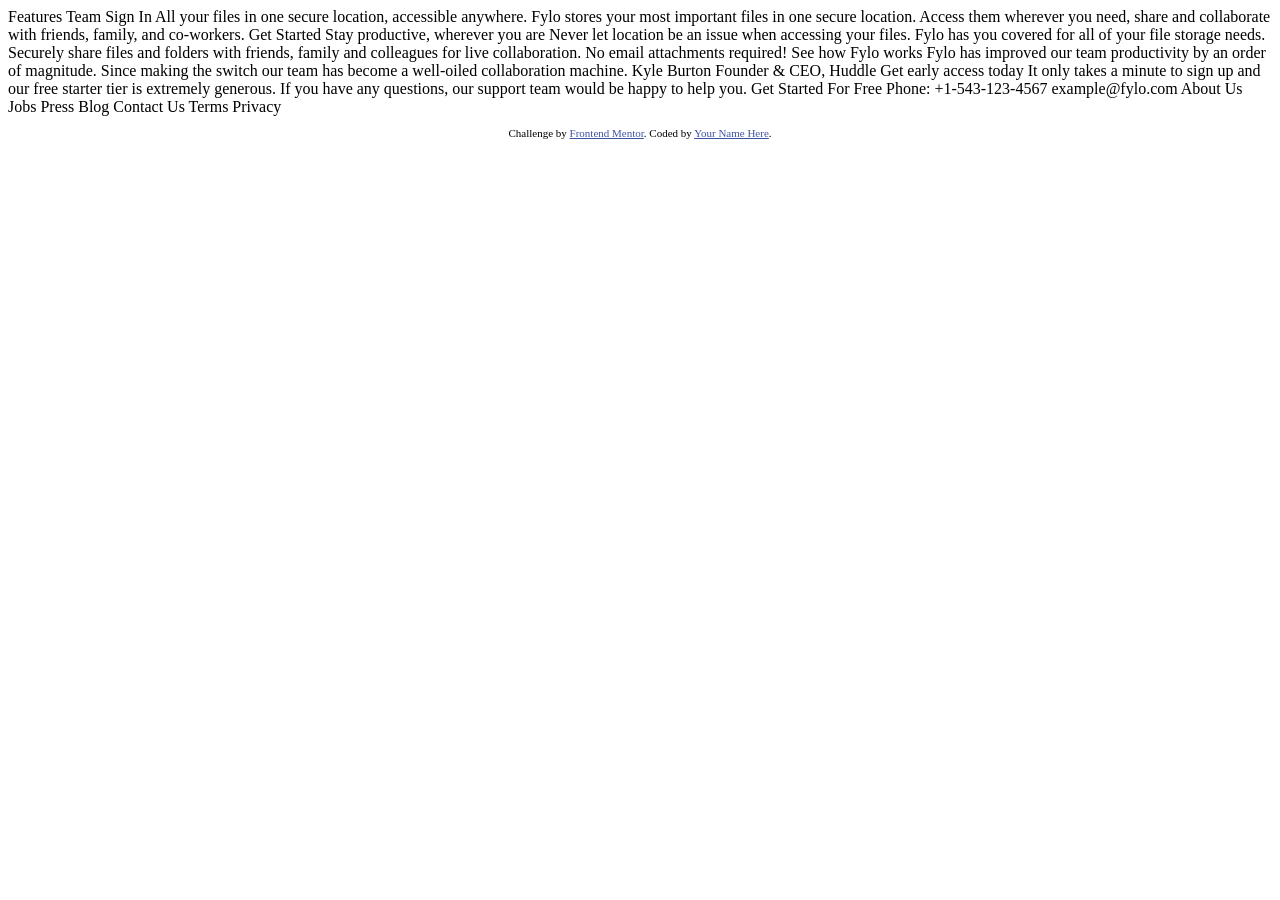
==== index.html @ 95e67983 "add all files" ====
<!DOCTYPE html>
<html lang="en">
<head>
  <meta charset="UTF-8">
  <meta name="viewport" content="width=device-width, initial-scale=1.0"> <!-- displays site properly based on user's device -->

  <link rel="icon" type="image/png" sizes="32x32" href="./images/favicon-32x32.png">
  
  <title>Frontend Mentor | Fylo landing page with two column layout</title>

  <!-- Feel free to remove these styles or customise in your own stylesheet 👍 -->
  <style>
    .attribution { font-size: 11px; text-align: center; }
    .attribution a { color: hsl(228, 45%, 44%); }
  </style>
</head>
<body>

  Features
  Team
  Sign In

  All your files in one secure location, accessible anywhere.

  Fylo stores your most important files in one secure location. 
  Access them wherever you need, share and collaborate with friends, 
  family, and co-workers.

  Get Started

  Stay productive, wherever you are

  Never let location be an issue when accessing your files. Fylo has you 
  covered for all of your file storage needs.

  Securely share files and folders with friends, family and colleagues for 
  live collaboration. No email attachments required!

  See how Fylo works

  Fylo has improved our team productivity by an order of magnitude. Since 
  making the switch our team has become a well-oiled collaboration machine.

  Kyle Burton
  Founder & CEO, Huddle

  Get early access today

  It only takes a minute to sign up and our free starter tier is extremely generous. 
  If you have any questions, our support team would be happy to help you.

  Get Started For Free

  Phone: +1-543-123-4567
  example@fylo.com

  About Us
  Jobs
  Press
  Blog

  Contact Us
  Terms
  Privacy

  <footer>
    <p class="attribution">
      Challenge by <a href="https://www.frontendmentor.io?ref=challenge" target="_blank">Frontend Mentor</a>. 
      Coded by <a href="#">Your Name Here</a>.
    </p>
  </footer>
</body>
</html>
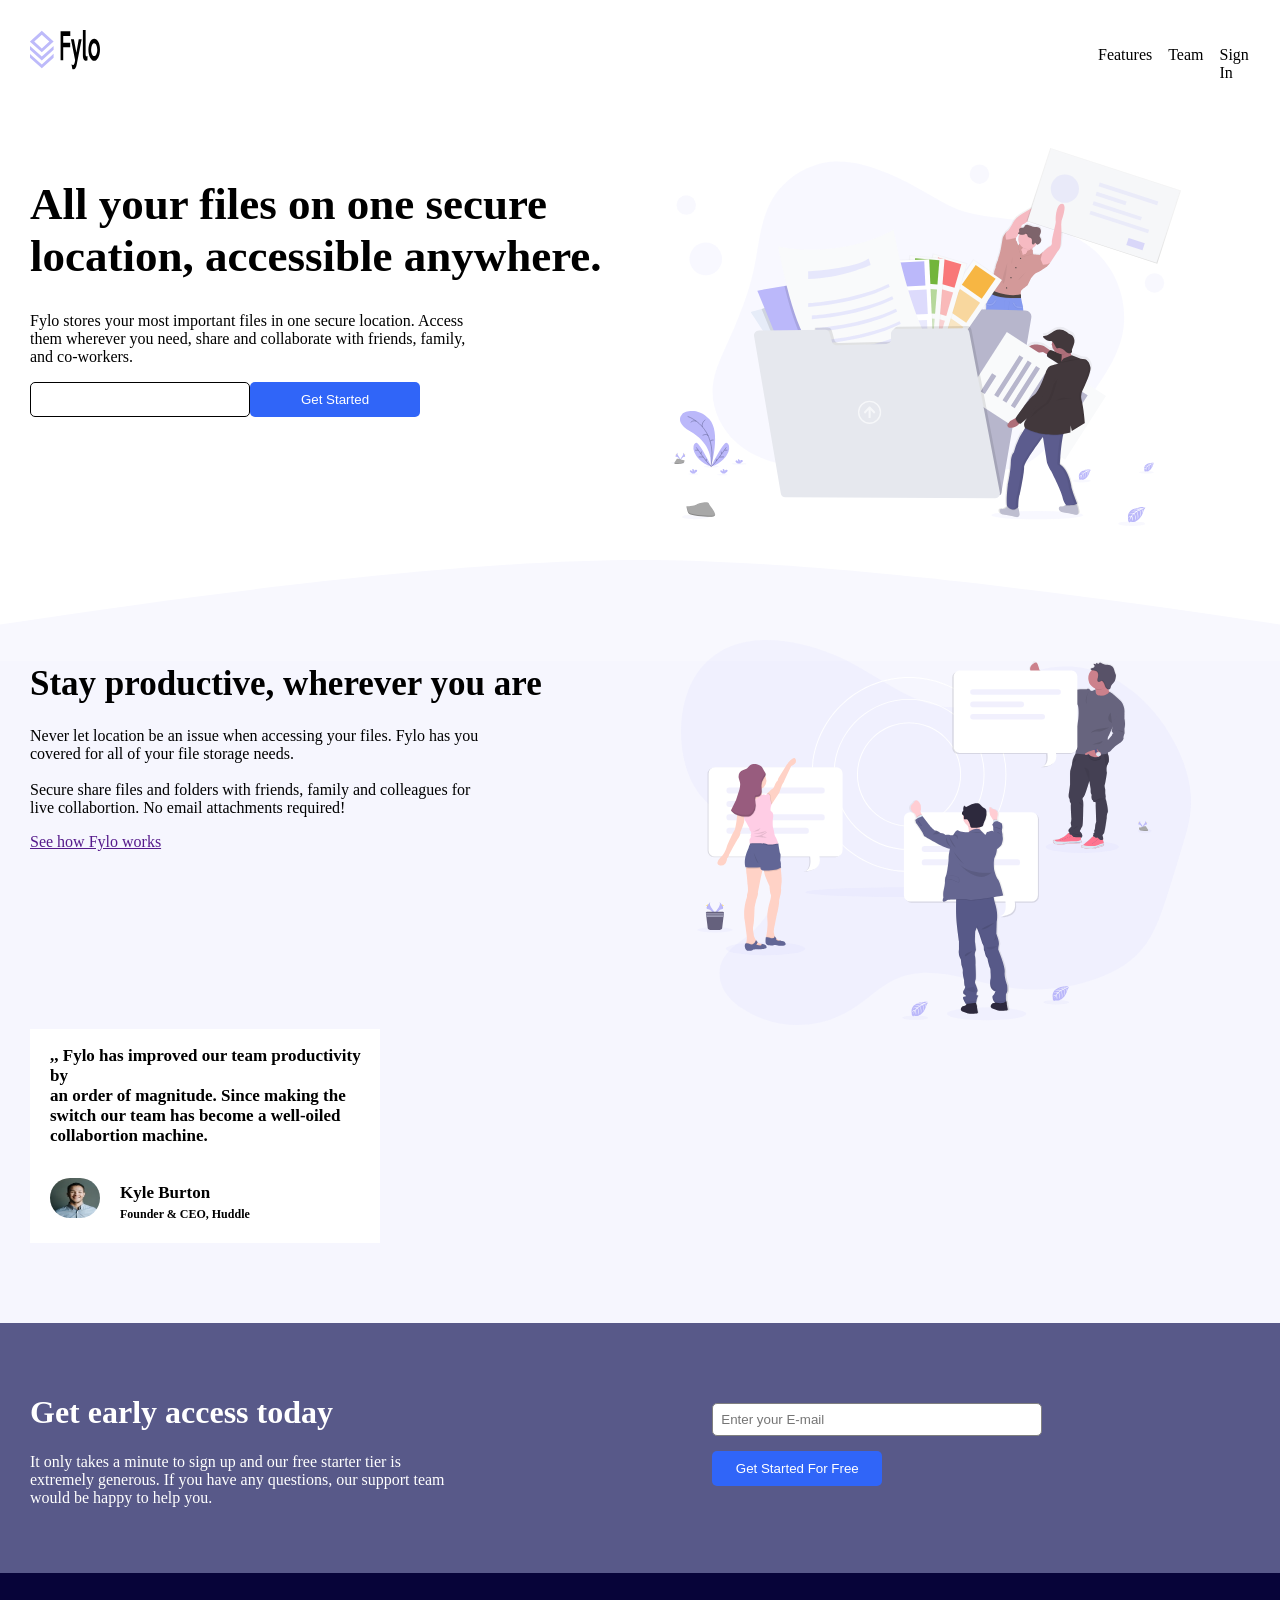
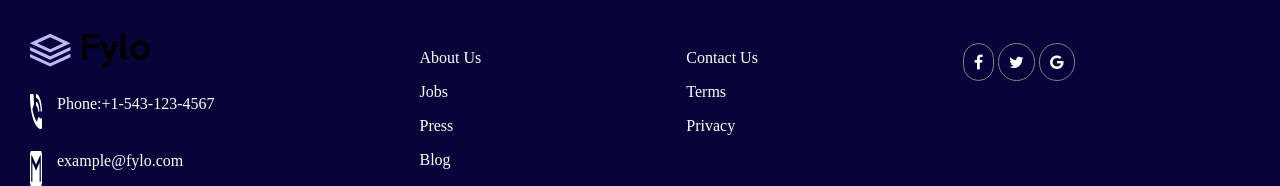
==== commit 606e4bf2: "Update index.html" ====
--- a/index.html
+++ b/index.html
@@ -1,73 +1,99 @@
 <!DOCTYPE html>
 <html lang="en">
 <head>
-  <meta charset="UTF-8">
-  <meta name="viewport" content="width=device-width, initial-scale=1.0"> <!-- displays site properly based on user's device -->
-
-  <link rel="icon" type="image/png" sizes="32x32" href="./images/favicon-32x32.png">
-  
-  <title>Frontend Mentor | Fylo landing page with two column layout</title>
-
-  <!-- Feel free to remove these styles or customise in your own stylesheet 👍 -->
-  <style>
-    .attribution { font-size: 11px; text-align: center; }
-    .attribution a { color: hsl(228, 45%, 44%); }
-  </style>
+    <meta charset="UTF-8">
+    <meta http-equiv="X-UA-Compatible" content="IE=edge">
+    <meta name="viewport" content="width=device-width, initial-scale=1.0">
+    <link rel="stylesheet" href="style.css">
+    <title>Fylo Second</title>
+    <link rel="stylesheet" href="https://cdnjs.cloudflare.com/ajax/libs/font-awesome/4.7.0/css/font-awesome.min.css">
 </head>
 <body>
+    <div class="container">
+    <header>
+        <img class="logo-img" src="/images/logo.svg" alt="Logo">
+        <p class="parag">Features</p>
+        <p class="parag">Team</p>
+        <p class="parag">Sign In</p>
+    </header>
+    <main>
+        <div class="first-div">
+            <div>
+        <h1 class="head1">All your files on one secure<br>location, accessible anywhere.</h1>
+        <p class="parag1">Fylo stores your most important files in one secure location. Access<br>
+           them wherever you need, share and collaborate with friends, family,<br>
+            and co-workers.</p>
+            <div class="next">
+            <input class="input1" type="email" name="" id=""><div> <button class="button1">Get Started</button></div>
+        </div>
+        </div>
+        
+        <div>
+            <img class="img-first" src="/images/illustration-1.svg" alt="">
+        </div>
+    </div>
+</div>
+    <img class="img-bg" src="/images/bg-curve-desktop.svg" alt="">
+        <div class="sec-div">
+            <div class="left-sec">
+            <h1 class="head2">Stay productive, wherever you are</h1>
+            <p>Never let location be an issue when accessing your files. Fylo has you<br>
+               covered for all of your file storage needs.<br><br>
+                Secure share files and folders with friends, family and colleagues for<br>
+               live collabortion. No email attachments required!</p>
 
-  Features
-  Team
-  Sign In
+               <p><a href="">See how Fylo works </a></p>
+            </div>
+            <div>
+               <img class="img-sec" src="/images/illustration-2.svg" alt=""></div>
+               <div class="white-div"><p class="parag-pro">,, Fylo has improved our team productivity by<br>an order of magnitude. Since making the<br>
+                    switch our team has become a well-oiled<br>collabortion machine.</p>
+                    <div class="profile-text">
+                <img class="img-profile" src="\images/avatar-testimonial.jpg" alt=""><p class="parag-pro">Kyle Burton<br><span class="parag-pro2">Founder & CEO, Huddle</span></p>
+            </div>
+            </div>
+                <div></div>
+        </div>
+    </main>
+    <div class="third-div">
+        <div>
+        <h1 class="header-third">Get early access today</h1>
+        <p class="parag-third">It only takes a minute to sign up and our free starter tier is<br>
+            extremely generous. If you have any questions, our support team<br>
+           would be happy to help you.</p>
+        </div>
+           <div>
+            <input class="input-sec" type="email" name="" placeholder="Enter your E-mail" id=""><br>
+                <button class="btn-sec">Get Started For Free</button>
+            </div>
+    </div>
+    <footer>
+        <div> 
+            <img class="logo-footer" src="/images/logo.svg" alt=""><br>
+            <div class="footer-img1">
+            <img class="phone-img" src="/images/icon-phone.svg" alt=""><p class="parag-footer">Phone:+1-543-123-4567</p></div>
+            <div class="footer-img2">
+            <img class="email-img" src="/images/icon-email.svg" alt=""><p class="parag-footer">example@fylo.com</p>
+        </div>
+        </div>
+        </div>
+        <div class="about">
+            <p class="parag-footer">About Us</p>
+            <p class="parag-footer">Jobs</p>
+            <p class="parag-footer">Press</p>
+            <p class="parag-footer">Blog</p>
+        </div>
+        <div class="about">
+            <p class="parag-footer">Contact Us</p>
+            <p class="parag-footer">Terms</p>
+            <p class="parag-footer">Privacy</p>
+        </div>
+        <div class="social">
+            <a href="#" class="fa fa-facebook"></a>
+            <a href="#" class="fa fa-twitter"></a>
+            <a href="#" class="fa fa-google"></a>
+        </div>
+    </footer>
 
-  All your files in one secure location, accessible anywhere.
-
-  Fylo stores your most important files in one secure location. 
-  Access them wherever you need, share and collaborate with friends, 
-  family, and co-workers.
-
-  Get Started
-
-  Stay productive, wherever you are
-
-  Never let location be an issue when accessing your files. Fylo has you 
-  covered for all of your file storage needs.
-
-  Securely share files and folders with friends, family and colleagues for 
-  live collaboration. No email attachments required!
-
-  See how Fylo works
-
-  Fylo has improved our team productivity by an order of magnitude. Since 
-  making the switch our team has become a well-oiled collaboration machine.
-
-  Kyle Burton
-  Founder & CEO, Huddle
-
-  Get early access today
-
-  It only takes a minute to sign up and our free starter tier is extremely generous. 
-  If you have any questions, our support team would be happy to help you.
-
-  Get Started For Free
-
-  Phone: +1-543-123-4567
-  example@fylo.com
-
-  About Us
-  Jobs
-  Press
-  Blog
-
-  Contact Us
-  Terms
-  Privacy
-
-  <footer>
-    <p class="attribution">
-      Challenge by <a href="https://www.frontendmentor.io?ref=challenge" target="_blank">Frontend Mentor</a>. 
-      Coded by <a href="#">Your Name Here</a>.
-    </p>
-  </footer>
 </body>
-</html>+</html>
--- a/style.css
+++ b/style.css
@@ -0,0 +1,304 @@
+* {
+    box-sizing: border-box;
+}
+
+body {
+    margin: 0;
+}
+
+
+.container {
+    margin-left: 30px;
+    margin-right: 30px;
+    margin-top: 30px;
+    margin-bottom: 30px;
+}
+
+header {
+    display: flex;
+
+}
+
+.logo-img {
+    width: 70px;
+    height: 40px;
+    margin-right: 990px;
+}
+
+.parag {
+    margin-left: 8px;
+    margin-right: 8px;
+}
+
+.first-div {
+    display: grid;
+    grid-template-columns: auto auto;
+    margin-top: 50px;
+}
+
+
+.img-first {
+    width: 510px;
+}
+
+.head1{
+    font-size: 45px;
+}
+
+.head2{
+    font-size: 35px;
+
+}
+
+.button1 {
+     background-color: hsl(224, 93%, 58%);
+     color: white;
+     border: none;
+     border-radius: 5px;
+     padding: 10px;
+     width: 170px;
+}
+
+.input1 {
+    padding: 8px;
+    width: 220px;
+    border-radius: 5px;
+    border: 1px solid black;
+
+}
+
+.img-bg {
+    width: 100%;
+    margin: auto;
+}
+
+.sec-div {
+    background-color: hsl(240, 75%, 98%);
+    margin-top: -25px;
+    display: grid;
+    grid-template-columns: auto auto;
+}
+
+.img-sec {
+    width: 510px;
+
+
+}
+
+.left-sec {
+    margin-left: 30px;
+    margin-right: 50px;
+}
+
+.white-div {
+    margin-left: 30px;
+    background-color: white;
+    width: 350px;
+    margin-bottom: 80px;
+}
+
+.img-profile {
+    width: 50px;
+    height: 40px;
+    border-radius: 20px;
+    margin-left: 20px;
+    margin-top: 12px;
+
+}
+
+.next {
+    display: flex;
+}
+
+
+.parag-pro {
+    margin-left: 20px;
+    margin-bottom: 20px;
+    font-size: 17px;
+    font-weight: bolder;
+}
+
+.parag-pro2 {
+    font-size: 12px;
+}
+
+.profile-text {
+    display: flex;
+}
+
+.third-div {
+    background-color: hsl(238, 22%, 44%);
+    display: grid;
+    grid-template-columns: auto auto;
+    padding-top: 50px;
+    padding-bottom: 50px;
+}
+
+.header-third {
+    color: white;
+    margin-left: 30px;
+}
+
+.parag-third {
+    color: white;
+    margin-left: 30px;
+}
+
+.input-sec {
+    padding: 8px;
+    width: 330px;
+    border-radius: 5px;
+    border: 1px solid gray;
+    margin-top: 30px;
+    margin-left: 30px;
+}
+
+.btn-sec {
+    background-color: hsl(224, 93%, 58%);
+     color: white;
+     border: none;
+     border-radius: 5px;
+     padding: 10px;
+     width: 170px;
+     margin-left: 30px;
+     margin-top: 15px;
+}
+
+footer {
+    background-color: hsl(243, 87%, 12%);
+    display: grid;
+    grid-template-columns: auto auto auto auto;
+}
+
+.logo-footer {
+    width: 120px;
+    margin-left: 30px;
+    margin-top: 60px;
+}
+.footer-img1 {
+    display: flex;
+    margin-top: 7px;
+}
+.footer-img2 {
+    display: flex;
+    margin-top: 7px;
+}
+.parag-footer {
+    color: white;
+}
+
+.email-img {
+    width: 12px;
+    height: 35px;
+    margin-left: 30px;
+    margin-right: 15px;
+    margin-top: 15px;
+
+}
+.phone-img {
+    width: 12px;
+    height: 35px;
+    margin-left: 30px;
+    margin-top: 15px;
+    margin-right: 15px;
+}
+
+.about {
+    margin-top: 60px;
+}
+
+.social {
+    margin-top: 70px;
+}
+
+
+
+.fa-facebook {
+    color: white;
+    padding: 10px;
+    text-decoration: none;
+    border: 1px solid gray;
+    border-radius: 25px;
+
+  }
+  
+  .fa-twitter {
+    border: 1px solid gray;
+    border-radius: 25px;
+    color: white;
+    padding: 10px;
+    text-decoration: none;
+
+  }
+  
+  .fa-google {
+    color: white;
+    border: 1px solid gray;
+    border-radius: 25px;
+    padding: 10px;
+    text-decoration: none;
+  }
+
+
+
+  @media (max-width: 700px) {
+    .logo-img {
+        margin-right: 150px;
+    }
+    .first-div {
+        display: grid;
+        grid-template-columns: auto;
+        text-align: center;
+        align-items: center;
+    }
+    .img-first {
+        width: 310px;
+    }
+    .next {
+        margin-left: 100px;
+        display: grid;
+    }
+    .button1 {
+        margin-right: 100px;
+        width: 215px;
+        margin-top: 15px;
+        margin-bottom: 65px;
+
+    }
+    .sec-div {
+        display: grid;
+        grid-template-columns: auto;
+        text-align: center;
+        align-items: center;
+    }
+
+
+
+    .img-sec {
+        width: 310px;
+        margin-top: 60px;
+        margin-bottom: 60px;
+
+    }
+    .white-div {
+        margin-left: 70px;
+    }
+    .third-div {
+        display: grid;
+        grid-template-columns: auto;
+        text-align: center;
+    }
+    .btn-sec {
+        width: 300px;
+    }
+    footer {
+        display: grid;
+        grid-template-columns: auto;
+    }
+    .about {
+        margin-left: 40px;
+    }
+    .social {
+        margin-left: 40px;
+    }
+  }
